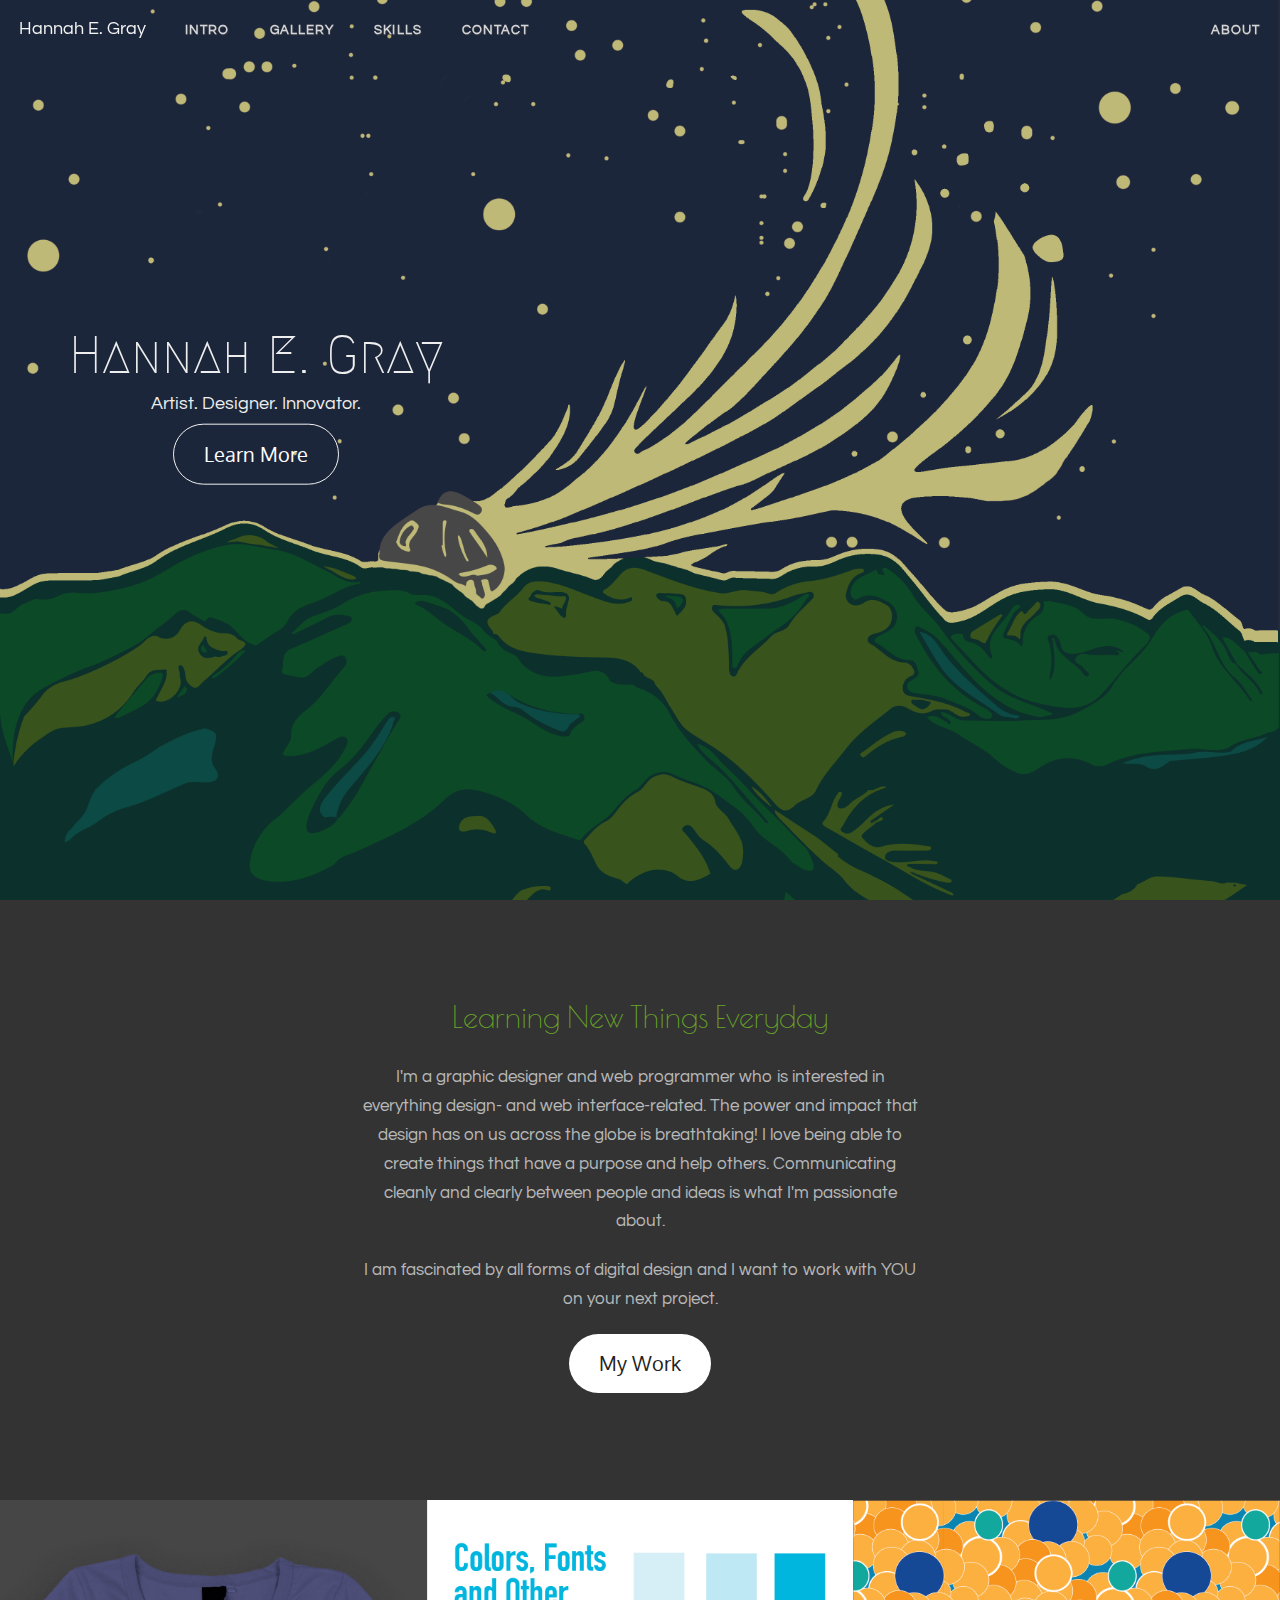
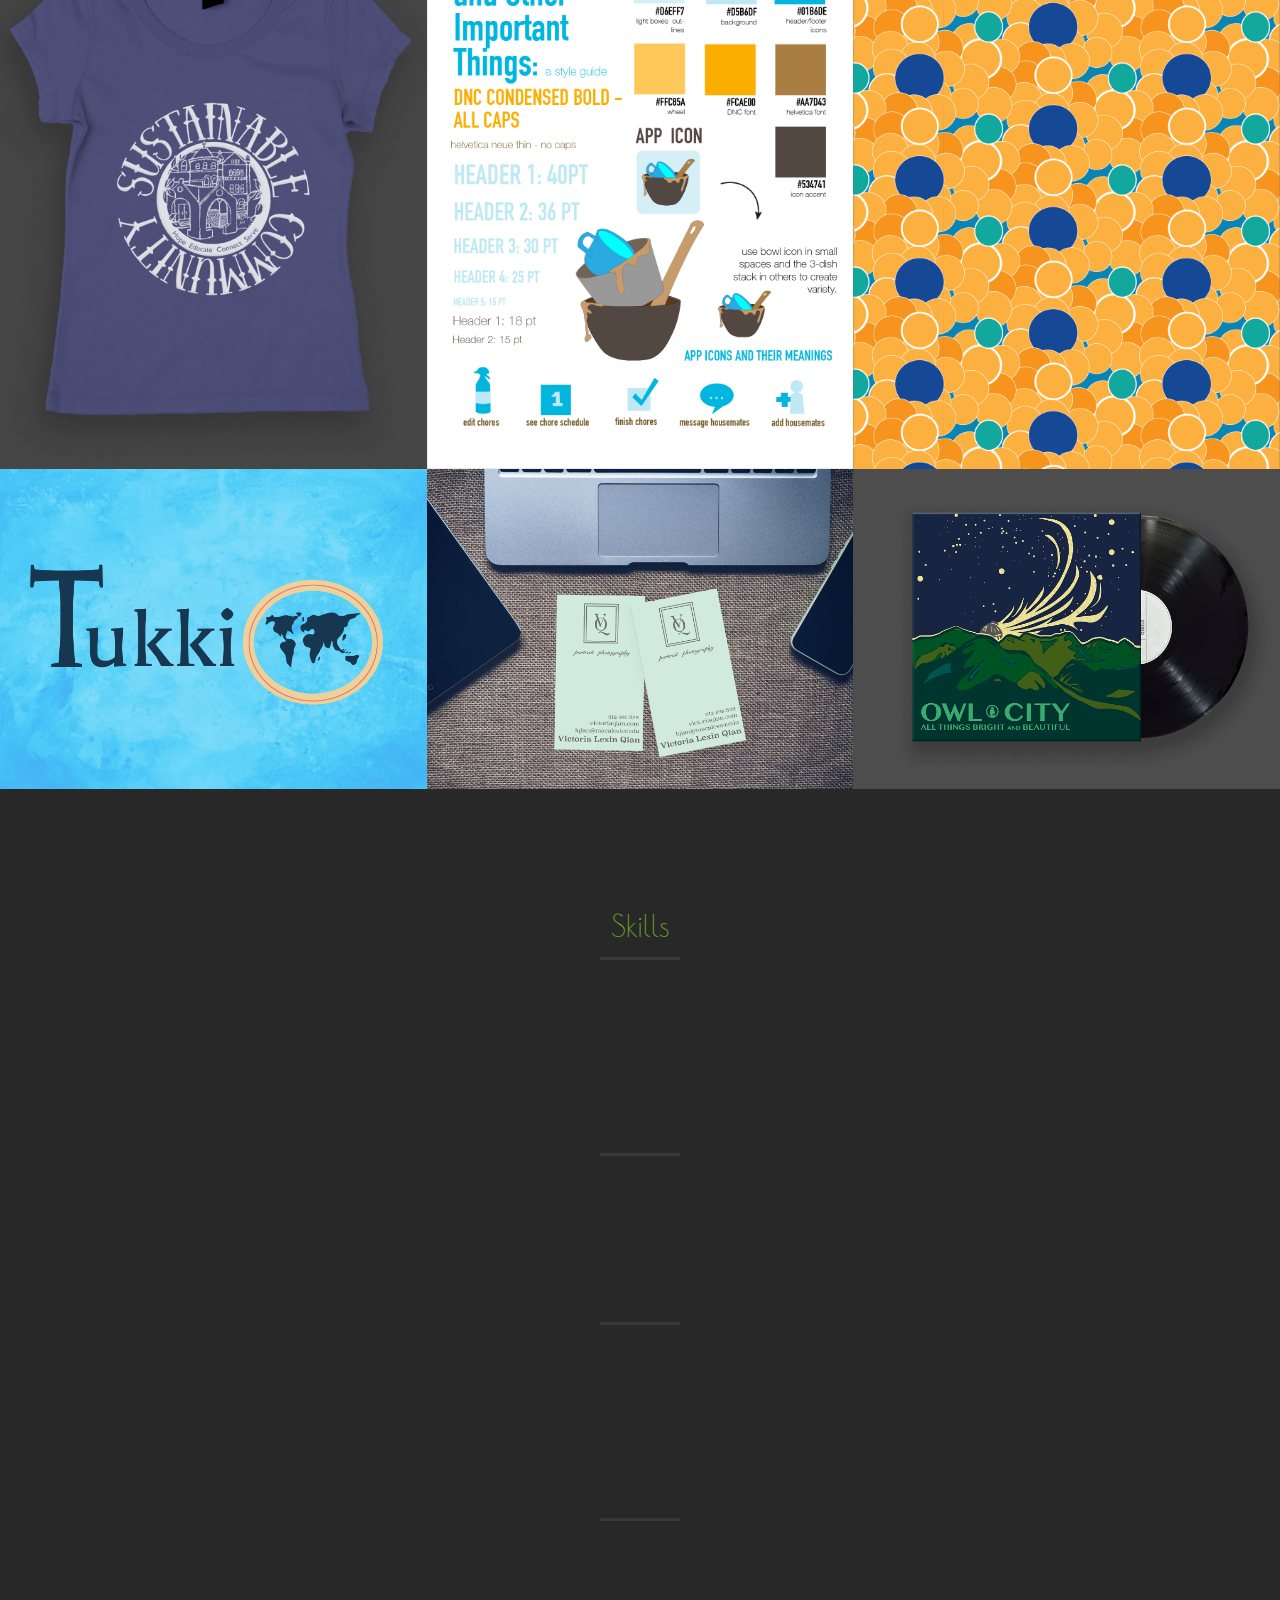
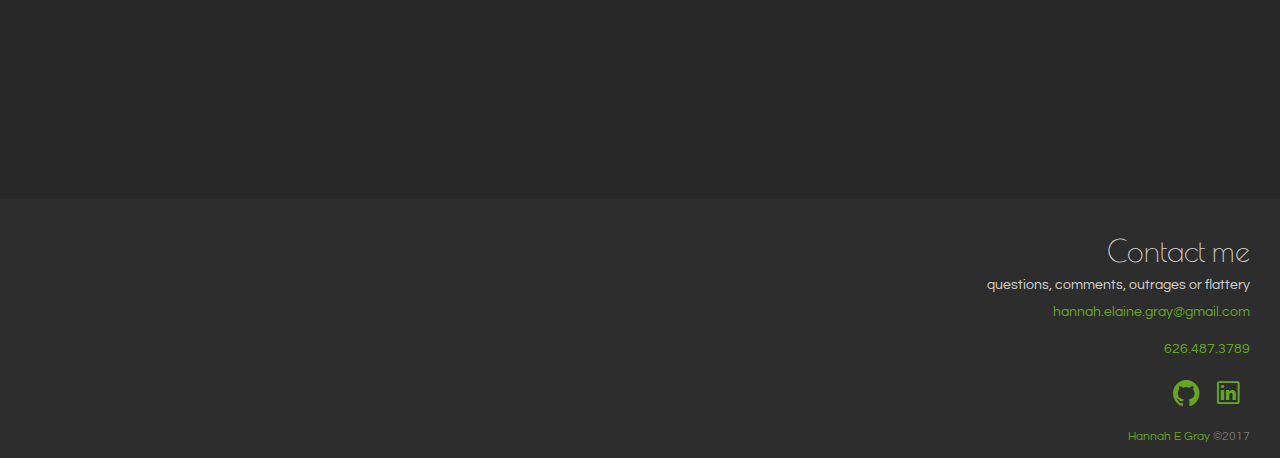
==== index.html @ 8aa5f5ca "Edited a few spelling errors" ====
<!DOCTYPE html>
<html>
  <head>
    <meta charset="utf-8">
    <title>Hannah Gray</title>
    <meta name="description" content="This is Hannah Gray's website landing page originally based off a theme by BootstrapZero. Featuring a one page design." />
    <meta name="viewport" content="width=device-width, initial-scale=1.0">
    <meta name="generator" content="Codeply">
    <link rel="stylesheet" href="./css/bootstrap.min.css" />
    <link rel="stylesheet" href="./css/animate.min.css" />
    <link rel="stylesheet" href="./css/ionicons.min.css" />
    <link rel="stylesheet" href="./css/styles.css" />
    <link rel="icon" type="image/png" href="favicon32x32.png" sizes="32x32" />
  </head>
  <body>
    <nav id="topNav" class="navbar navbar-default navbar-fixed-top">
        <div class="container-fluid">
            <div class="navbar-header">
                <button type="button" class="navbar-toggle collapsed" data-toggle="collapse" data-target="#bs-navbar">
                    <span class="icon-bar"></span>
                    <span class="icon-bar"></span>
                    <span class="icon-bar"></span>
                </button>
                <a class="navbar-brand page-scroll" href="#first"><i class="favicon.ico"></i>Hannah E. Gray</a>
            </div>
            <div class="navbar-collapse collapse" id="bs-navbar">
                <ul class="nav navbar-nav">
                    <li>
                        <a class="page-scroll" href="#one">Intro</a>
                    </li>
                    <li>
                        <a class="page-scroll" href="#two">Gallery</a>
                    </li>
                    <li>
                        <a class="page-scroll" href="#three">Skills</a>
                    </li>
                    <li>
                        <a class="page-scroll" href="#footer">Contact</a>
                    </li>
                </ul>
                <ul class="nav navbar-nav navbar-right">
                    <li>
                        <a class="page-scroll" data-toggle="modal" title="info from me" href="#aboutModal">About</a>
                    </li>
                </ul>
            </div>
        </div>
    </nav>
    <header id="first">
        <div class="header-content">
            <div class="inner">
                <h1 class="cursive">Hannah E. Gray</h1>
                <h4>Artist. Designer. Innovator.</h4>
          		<a href="#one" class="btn btn-primary btn-xl page-scroll">Learn More</a>
            </div>
        </div>
    </header>
    <section class="bg-primary" id="one">
        <div class="container">
            <div class="row">
                <div class="col-lg-6 col-lg-offset-3 col-md-8 col-md-offset-2 text-center">
                    <h2 class="margin-top-0 text-primary">Learning New Things Everyday</h2>
                    <br>
                    <p class="text-faded">
                        I'm a graphic designer and web programmer who is interested in everything design- and web interface-related. The power and impact that design has on us across the globe is breathtaking! I love being able to create things that have a purpose and help others. Communicating cleanly and clearly between people and ideas is what I'm passionate about. 
                    </p>
                    <p class ="text-faded">I am fascinated by all forms of digital design and I want to work with YOU on your next project.</p>
                    <a href="#two" class="btn btn-default btn-xl page-scroll">My Work</a>
                </div>
            </div>
        </div>
    </section>
    <section id="two" class="no-padding">
    <!--<div class="container">
            <div class="row">
                <div class="col-lg-12 text-center">
                    <h2 class="text-center text-primary">Gallery</h2>
                    <hr class="primary">
                    <p class="text-faded">
                    Some of my most recent projects. 
                    </p>
                </div>
            </div>
        </div>-->

     <div class="container-fluid">
        <div class="row no-gutter">

                 <div class="col-lg-4 col-sm-6">
                    <a href="#galleryModal" class="gallery-box" data-toggle="modal" data-src="./assets/tshirt2.png">
                        <img src="./assets/tshirt2.png" class="img-responsive" alt="Image 6">
                        <div class="gallery-box-caption">
                            <div class="gallery-box-content">
                                <div>
                                	<i class = "icon-med ion-tshirt"></i>
                                	<h2>T-Shirt</h2>
                       				 <p class="text-faded">Designed for the Macalester Collge department of Residential Life</p>
                                    <i class="icon-med ion-ios-search-strong"></i>
                                </div>
                            </div>
                        </div>
                    </a>
                </div>

                <div class="col-lg-4 col-sm-6">
                    <a href="#galleryModal" class="gallery-box" data-toggle="modal" data-src="./assets/Plan_2.png">
                        <img src="./assets/Plan_2.png" class="img-responsive" alt="Image 4">
                        <div class="gallery-box-caption">
                            <div class="gallery-box-content">
                                <div>
                                	<i class="icon-med ion-android-phone-portrait"></i>
                       				<h2>Style Guide</h2>
                       				<p class="text-faded">Mock up for a theoretical app, part of a larger spread to advertise the app</p>
                                    <i class="icon-med ion-ios-search-strong"></i>
                                </div>
                            </div>
                        </div>
                    </a>
                </div>

                 <div class="col-lg-4 col-sm-6">
                    <a href="#galleryModal" class="gallery-box" data-toggle="modal" data-src="./assets/Asset 1.png">
                        <img src="./assets/Asset 1.png" class="img-responsive" alt="Image 1">
                        <div class="gallery-box-caption">
                            <div class="gallery-box-content">
                                <div>
                                	<i class ="icon-med ion-cube"></i>
                                	<h2>Patterns</h2>
                                	<p class="text-faded">Screensavers, accents and general interesting pops of color </p>
                                    <i class="icon-med ion-ios-search-strong"></i>
                                </div>
                            </div>
                        </div>
                    </a>
                </div>

                 <div class="col-lg-4 col-sm-6">
                    <a href="#galleryModal" class="gallery-box" data-toggle="modal" data-src="./assets/Tukki.png">
                        <img src="./assets/Tukki.png" class="img-responsive" alt="Image 2">
                        <div class="gallery-box-caption">
                            <div class="gallery-box-content">
                                <div>
                                	<i class="icon-med ion-star"></i>
                                	<h2>Logo</h2>
                       				 <p class="text-faded">Brand design for local start up. Included a color palette and logo</p>
                                    <i class="icon-med ion-ios-search-strong"></i>
                                </div>
                            </div>
                        </div>
                    </a>
                </div>
                
                <div class="col-lg-4 col-sm-6">
                    <a href="#galleryModal" class="gallery-box" data-toggle="modal" data-src="./assets/sackclothTech.png">
                        <img src="./assets/sackclothTech.png" class="img-responsive" alt="Image 3">
                        <div class="gallery-box-caption">
                            <div class="gallery-box-content">
                                <div>
                                	<i class="icon-med ion-android-mail"></i>
                                	<h2>Business Cards</h2>
                       				<p class="text-faded">Business cards for Victoria Qian, unique yet classy</p>
                                    <i class="icon-med ion-ios-search-strong"></i>
                                </div>
                            </div>
                        </div>
                    </a>
                </div>
                 <div class="col-lg-4 col-sm-6">
                    <a href="#galleryModal" class="gallery-box" data-toggle="modal" data-src="./assets/vinyAlbum2.png">
                        <img src="./assets/vinyAlbum2.png" class="img-responsive" alt="Image 5">
                        <div class="gallery-box-caption">
                            <div class="gallery-box-content">
                                <div>
                                    <i class="icon-med ion-music-note"></i>
                                	<h2>Album Cover</h2>
                       				 <p class="text-faded">Independent redesign of Owl City's elctronica album, <i>All Things Bright and Beautiful</i></p>
                                    <i class="icon-med ion-ios-search-strong"></i>
                                </div>
                            </div>
                        </div>
                    </a>
                </div>  
            </div>
        </div>
    </section>
    <section class="container-fluid" id="three">
        <div class="row">
            <div class="col-xs-10 col-xs-offset-1 col-sm-6 col-sm-offset-3 col-md-4 col-md-offset-4">
                <h2 class="text-center text-primary">Skills</h2>
                <hr>
                <div class="media wow fadeInRight">
                    <h3>Adobe Creative Suite</h3>
                    <div class="media-body media-middle">
                        <p>Adept at Illustrator, Photoshop and InDesign, and familiar with the rest of the Creative Suite</p>
                    </div>
                    <div class="media-right">
                        <i class="icon-lg ion-aperture"></i>
                    </div>
                </div>
                <hr>
                <div class="media wow fadeIn">
                    <h3>HTML/CSS & Bootstrap</h3>
                    <div class="media-left">
                       <i class="icon-lg ion-ios-browsers"></i></a>
                    </div>
                    <div class="media-body media-middle">
                        <p>Proficent with markup languages and web design. Used them to create this website</p>
                    </div>
                </div>
                <hr>
                <div class="media wow fadeInRight">
                    <h3>Java & Python</h3>
                    <div class="media-body media-middle">
                        <p>Proficient with Java and Python languages. Knowledgeable about object-oriented programming</p>
                    </div>
                    <div class="media-right">
                        <i class="icon-lg ion-coffee""></i>
                    </div>
                </div>
                <hr>
                <div class="media wow fadeIn">
                    <h3>Foundational Design & Color Theory </h3>
                    <div class="media-left">
                        <i class="icon-lg ion-hammer"></i>
                    </div>
                    <div class="media-body media-middle">
                        <p>A solid artistic base of color, form and function and creating clean, effective design.</p>
                    </div>
                </div>
            </div>
        </div>
    </section>


    <footer id="footer">
        <div class="container-fluid text-right">
        <div class ="cursive" >
            <h2>Contact me </h2>
        </div>
        <div class = "footer">
            <h5>questions, comments, outrages or flattery</h5>
            <p>hannah.elaine.gray@gmail.com </p>
            <p>626.487.3789</p> 
            <a href="https://github.com/hannahegray"><i class = "icon-med ion-social-github"></i></a>
            <a href="http://www.linkedin.com/in/hannah-gray/"><i class="icon-med ion-social-linkedin-outline" target="_blank"></i></a>
        </div>
            <span class="bottom pull-right text-muted small"><a href="#">Hannah E Gray</a> ©2017 </span>
        </div>
    </footer>


    <div id="galleryModal" class="modal fade" tabindex="-1" role="dialog" aria-hidden="true">
        <div class="modal-dialog modal-lg">
        <div class="modal-content">
        	<div class="modal-body">
        		<img src="" id="galleryImage" class="img-responsive"/>
        		<p>
        		    <br/>
        		    <button class="btn btn-primary btn-lg center-block" data-dismiss="modal" aria-hidden="true">Close &nbsp<i class="ion-android-close"></i></button>
        		</p>
        	</div>
        </div>
        </div>
    </div>
    <div id="aboutModal" class="modal fade" tabindex="-1" role="dialog" aria-hidden="true">
        <div class="modal-dialog">
        <div class="modal-content">
        	<div class="modal-body">
        		<h2 class="text-center">Salutations</h2>
        		<h5 class="text-center">
        		   You've made it to my website!
        		</h5>
                 <img src="Smiles_and_WeedsPNG.png", class = "img-rounded center-block" alt = "myself", width="100" height="100">
        		<p class="text-justify">
        			I am an graphic designer in the twin cities, finishing up my bacheleors degree in Linguistics, with minors in Art and Computer Science at Macalester College. I'm passionate about design and orchestrating effective communication between the intended message and the actual audience. (Hence linguistics, comp sci AND art!) </p>
        			<p>In my free time I like to doodle, do crossword puzzles, and explore new places. I'm neither a tea or coffee drinker, but when it comes to hot chocolate I will be there in a heartbeat (extra whipped cream please!). If you are also a hot chocolate drinker send me an email and let me know!</p>
        		<p class="text-center"><a href="http://www.linkedin.com/in/hannah-gray" target="_blank">Let's work together!</a></p>
        		<br/>
        		<button class="btn btn-primary btn-lg center-block" data-dismiss="modal" aria-hidden="true"> OK </button>
        	</div>
        </div>
        </div>
    </div>
    </div>
    <!--scripts loaded here -->
    <script src="./js/jquery.min.js"></script>
    <script src="./js/bootstrap.min.js"></script>
    <script src="./js/jquery.easing.min.js"></script>
    <script src="./js/wow.js"></script>
    <script src="./js/scripts.js"></script>
  </body>
</html>
---- css/styles.css ----
/*

Hannah Gray's website theme - Based on a free landing page theme from BootstrapZero
http://www.bootstrapzero.com

*/

@import url(https://fonts.googleapis.com/css?family=Questrial);
@import url('https://fonts.googleapis.com/css?family=Megrim|Oxygen|Poiret+One');


html,
body {
    width: 100%;
    height: 100%;
}

body {
    font-family: 'Questrial','Helvetica Neue',Arial,sans-serif;
    background-color: #282828;
    color: #d3d3d3;
    webkit-tap-highlight-color: #222;
}

hr {
    max-width: 80px;
    border-width: 3px;
    opacity: 0.09;
    margin-top: 15px;
    margin-bottom: 15px;
}

hr.light {
    border-color: #fff;
}

a {
    color: #68a527;
    -webkit-transition: all .35s;
    -moz-transition: all .35s;
    transition: all .35s;
}

a:hover,
a:focus {
    color: #266618;
    outline: 0;
}

h1,h3,h4,h5,h6 {
    font-family: 'Questrial','Helvetica Neue',Arial,sans-serif;
}

h2{
    font-family: 'Poiret One', 'Questrial', 'Helvetica Neue', Arial, sans-serif;
}

p {
    font-size: 17px;
    line-height: 1.7;
    margin-bottom: 20px;
}

footer p{
    color: #68a527;
    line-height:1.2;
    font-size: 14px;
}

footer h5, a{
	line-height: 1.2;
}
.wide-space {
    letter-spacing: 1.6px;
}

.icon-lg {
    font-size: 50px;
    line-height: 18px;
}

.icon-med{
    font-size: 30px;
    line-height: 0px;
    padding-right: 10px;
    padding-left: 5px;
    margin-top: 0px;
    margin-bottom: 0px;
}

.special{
    padding-right: 17px;
    padding-left: 10px;
}

.bg-primary {
    background-color: #333;
}

.bg-dark {
    color: #eee;
    background-color: #222;
}

.cursive {
    font-family: 'Megrim', cursive;
    text-transform: none;
}

.text-faded {
    color: rgba(245,245,245,0.7);
}

.text-dark {
    color: #111;
}

.text-primary {
    color: #68a527;
}

.modal-content {
    background-color: #1d1d1d;
}
.bottom{
    margin-top:20px;
}

.hover{
	margin:10px;
}


section {
    padding: 70px 0;
}

aside {
    padding: 50px 0;
}

footer {
    padding: 15px;
}

.no-padding {
    padding: 0;
}

.navbar-default {
    border-color: rgba(35,35,35,.05);
    font-family: 'Questrial','Helvetica Neue',Arial,sans-serif;
    background-color: #222;
    -webkit-transition: all .4s;
    -moz-transition: all .4s;
    transition: all .4s;
}

.navbar-header > .navbar-brand {
    font-family: 'Questrial','Helvetica Neue',Arial,sans-serif;
    color: #68a527;
    padding: 15px;
    -webkit-transition: padding .2s ease-in;
    -moz-transition: padding .2s ease-in;
    transition: padding .2s ease-in;
}

.navbar-header > .navbar-brand:hover,
.navbar-header > .navbar-brand:focus {
    color: #68a527;
}

.navbar-default .navbar-toggle:focus, .navbar-default .navbar-toggle:hover {
    background-color: #181818;
}
.navbar-default .navbar-toggle, .navbar-default .navbar-collapse {
    border-color: transparent;
}

.navbar-default .nav > li>a,
.navbar-default .nav>li>a:focus {
    text-transform: uppercase;
    font-size: 13px;
    font-weight: 700;
    color: #eee;
}

.navbar-default .nav > li>a:hover,
.navbar-default .nav>li>a:focus:hover {
    color: #68a527;
}

.navbar-default .nav > li.active>a,
.navbar-default .nav>li.active>a:focus {
    color: #68a527!important;
    background-color: transparent;
}

.navbar-default .nav > li.active>a:hover,
.navbar-default .nav>li.active>a:focus:hover
{
    background-color: transparent;
}



@media(min-width:768px) {
    .navbar-default {
        border-color: transparent;
        background-color: transparent;
        min-height: 60px;
    }

    .navbar-header > .navbar-brand {
        color: rgba(255,255,255,0.7);
        padding: 19px;
    }

    .navbar-default .navbar-header .navbar-brand:hover,
    .navbar-default .navbar-header .navbar-brand:focus {
        color: #f4f4f4;
    }

    .navbar-default .nav > li>a,
    .navbar-default .nav>li>a:focus {
        color: rgba(255,255,255,0.8);
        padding: 20px;
        letter-spacing: 1.1px;
        text-shadow: 1px 1px 1px rgba(60,60,60,0.7);
    }

    .navbar-default .nav > li>a:hover,
    .navbar-default .nav>li>a:focus:hover {
        color: #fefefe;
    }

    .navbar-default.affix {
        border-color: rgba(34,34,34,.05);
        background-color: #222;
    }

    .navbar-default.affix .navbar-header .navbar-brand {
        font-size: 15px;
        color: #68a527;
        padding: 20px;
        letter-spacing: 1px;
    }

    .navbar-default.affix .navbar-header .navbar-brand:hover,
    .navbar-default.affix .navbar-header .navbar-brand:focus {
        color: #68a527;
    }

    .navbar-default.affix .nav > li>a,
    .navbar-default.affix .nav>li>a:focus {
        color: #ddd;
        text-shadow: 1px 1px 1px rgba(30,30,30,0.7);
    }

    .navbar-default.affix .nav > li>a:hover,
    .navbar-default.affix .nav>li>a:focus:hover {
        color: #00662c;
    }
}

header {
    position: relative;
    min-height: auto;
    text-align: center;
    color: #eee;
    width: 100%;
    /*background-color: #c9c9c9;*/
}

header:before{
	content: '';
	display: block;
	position: absolute;
	left: 0;
	top:0;
	width:100%;
	height: 100%; 
	z-index: 1;
	opacity: 0.7;
	background-image: url('Mountains.png');
	background-position: 0% 30%;
    -webkit-background-size: cover;
    -moz-background-size: cover;
    background-size: cover;
    -o-background-size: cover;

}


header .header-content {
    position: relative;
    width: 100%;
    padding: 100px 15px;
    text-align: center;
    z-index: 2;
}

header .header-content .inner h1 {
    margin-top: 0;
    margin-bottom: 0;
}

header .header-content .inner p {
    margin-bottom: 50px;
    font-size: 16px;
    font-weight: 300;
    color: rgba(255,255,255,0.7);
}

footer {
    background-color:#2d2d2d;
    line-height: 5px;
}

@media(min-width:768px) {
    .icon-lg {
        font-size: 80px;
    }
    
    header {
        min-height: 100%;
    }

    header .header-content {
        position: absolute;
        top: 45%;
        left: -30%;
        padding: 0 50px;
        -webkit-transform: translateY(-50%);
        -ms-transform: translateY(-50%);
        transform: translateY(-50%);
    }

    header .header-content .inner {
        margin-right: auto;
        margin-left: auto;
        max-width: 1000px;
    }

    header .header-content .inner h1 {
        font-size: 53px;
    }

    header .header-content .inner p {
        margin-right: auto;
        margin-left: auto;
        max-width: 80%;
        font-size: 18px;
    }
    
    section {
        min-height: 600px;
        padding: 100px 0;
    }

}

.form-control {
    display: block;
    width: 100%;
    height: 35px;
    padding: 6px 12px;
    font-size: 14px;
    line-height: 1.5;
    color: #eee;
    background-color: #36333d;
    background-image: none;
    border: 1px solid #36333d;
    border-radius: 4px;
    box-shadow: inset 0 1px 1px rgba(0, 0, 0, 0.075);
    transition: border-color ease-in-out .15s, box-shadow ease-in-out .15s;
}

.form-control:focus {
    color: #222;
    background-color: #ccc;
    box-shadow: none;
}

textarea {
    resize: none;
}

.margin-top-0 {
    margin-top: 0;
}

.highlight{
    margin: 50px auto 0;
    max-width: 400px;
}

@media(min-width:992px) {
    .highlight{
        margin: 20px auto 0;
    }
}

.highlight p {
    margin-bottom: 0;
}

.call-to-action h2 {
    margin: 0 auto 20px;
}

.gallery-box {
    display: block;
    position: relative;
    margin: 0 auto;
    max-width: 650px;
    overflow:hidden;
}

.gallery-box .gallery-box-caption {
    display: block;
    position: absolute;
    bottom: 0;
    width: 100%;
    height: 100%;
    text-align: center;
    color: #fff;
    opacity: 0;
    background: rgba(44,44,44,.8);
    -webkit-transition: all .35s;
    -moz-transition: all .35s;
    transition: all .35s;
}

.gallery-box .gallery-box-caption .gallery-box-content {
    position: absolute;
    top: 50%;
    width: 100%;
    text-align: center;
    transform: translateY(-50%);
}

.gallery-box:hover .gallery-box-caption {
    opacity: 1;
}

.gallery-box:hover img {
    -webkit-transform: scale(1.1);
    -ms-transform: scale(1.1);
    transform: scale(1.1);
}

.gallery-box img {
    -webkit-transition: all 300ms ease-in-out;
    transition: all 300ms ease-in-out;
}

.no-gutter > [class*=col-] {
    padding-right: 0;
    padding-left: 0;

}

.btn-default {
    border-color: #fff;
    color: #222;
    background-color: #fff;
    -webkit-transition: all .35s;
    -moz-transition: all .35s;
    transition: all .35s;
}

.btn-default:hover,
.btn-default:focus,
.btn-default.focus,
.btn-default:active,
.btn-default.active,

.btn-default:active,
.btn-default.active,


.btn-default.disabled,
.btn-default[disabled],
fieldset[disabled] .btn-default,
.btn-default.disabled:hover,
.btn-default[disabled]:hover,
fieldset[disabled] .btn-default:hover,
.btn-default.disabled:focus,
.btn-default[disabled]:focus,
fieldset[disabled] .btn-default:focus,
.btn-default.disabled.focus,
.btn-default[disabled].focus,
fieldset[disabled] .btn-default.focus,
.btn-default.disabled:active,
.btn-default[disabled]:active,
fieldset[disabled] .btn-default:active,
.btn-default.disabled.active,
.btn-default[disabled].active,
fieldset[disabled] .btn-default.active {
    border-color: #fff;
    background-color: #fff;
    opacity: 0.7;
}

.btn-default .badge {
    color: #fff;
    background-color: #222;
}

.btn.btn-primary {
    background-color: transparent;
    border:1px solid #f0f0f0;
    border-color:#f0f0f0;
    -webkit-transition: all .35s;
    -moz-transition: all .35s;
    transition: all .35s;
}

.btn.btn-primary:hover {
    opacity: 0.7;
}

.btn {
    border: 0;
    border-radius: 290px;
    font-family: 'Oxygen', 'Helvetica Neue',Arial,sans-serif;
}

.btn-xl {
    padding: 15px 30px;
    font-size: 20px;
}

::-moz-selection {
    text-shadow: none;
    color: #fff;
    background: #222;
}

::selection {
    text-shadow: none;
    color: #fff;
    background: #222;
}

img::selection {
    color: #fff;
    background: 0 0;
}

img::-moz-selection {
    color: #fff;
    background: 0 0;
}
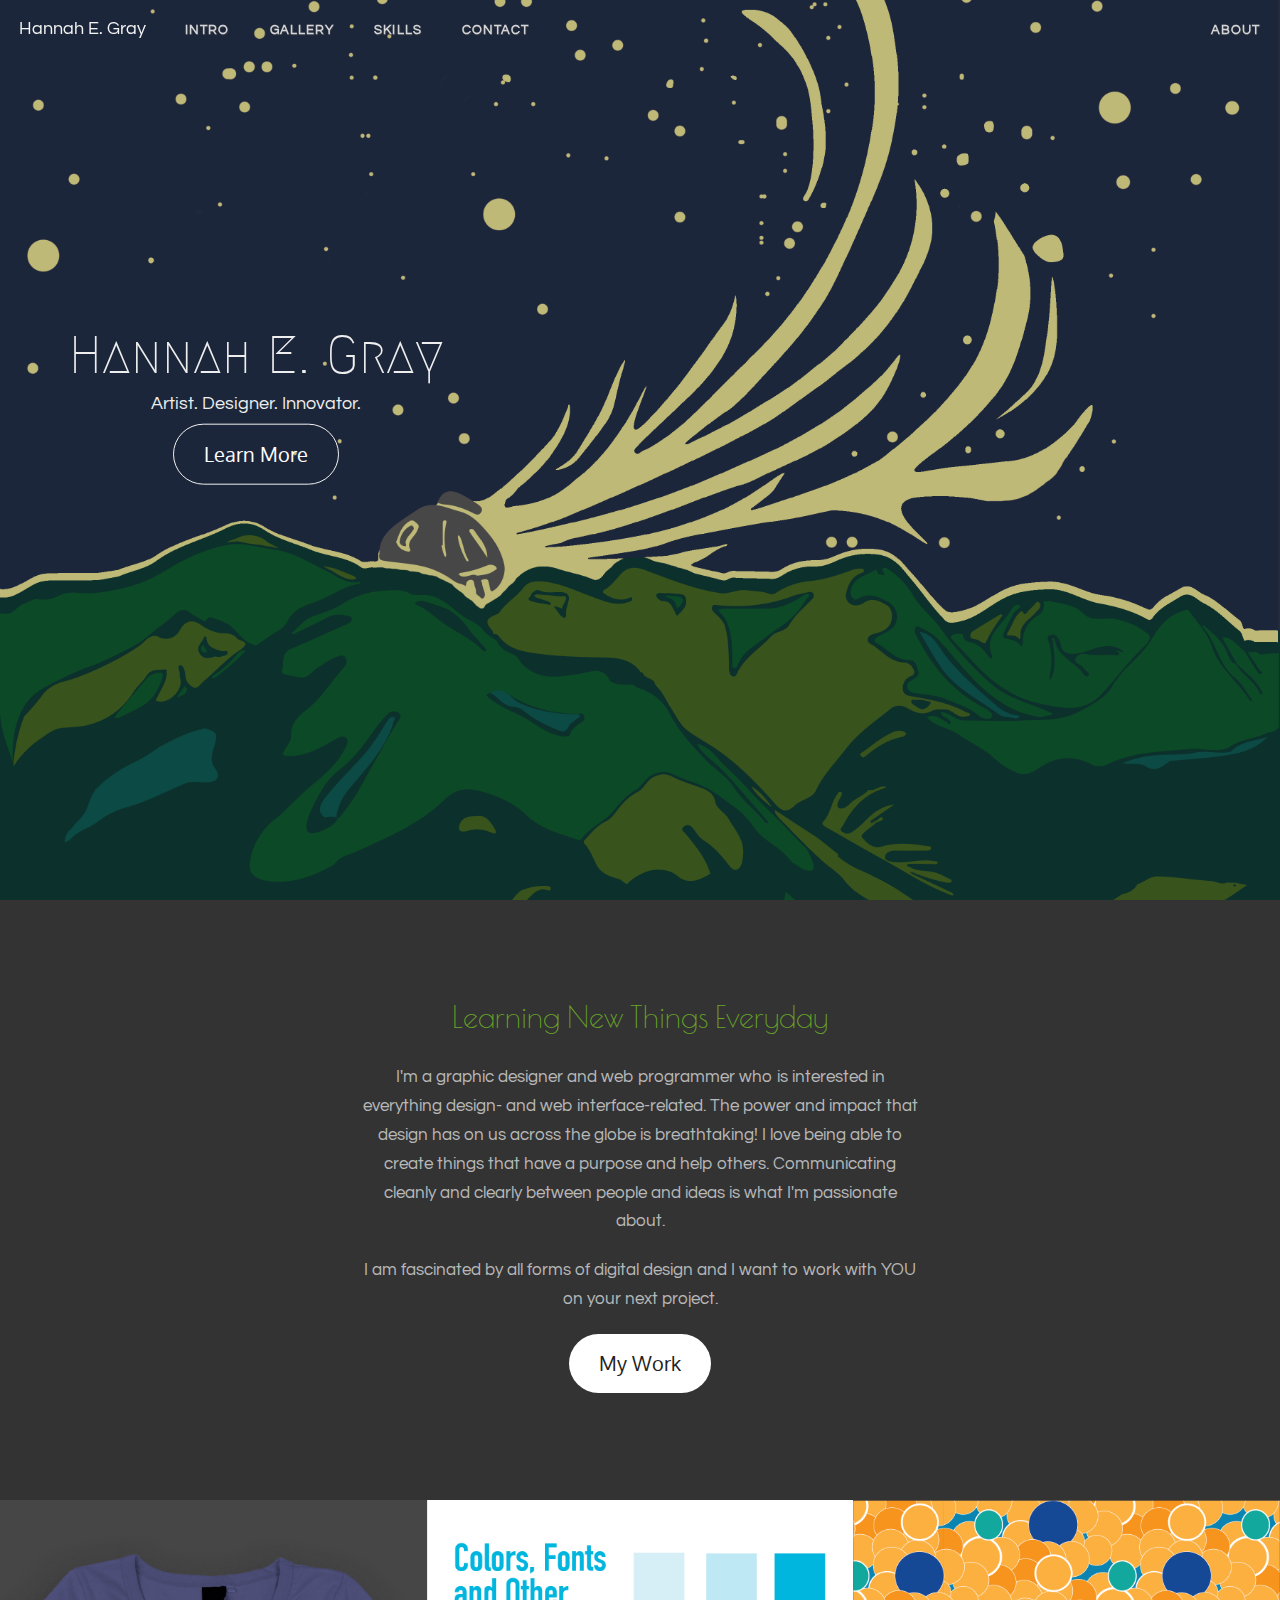
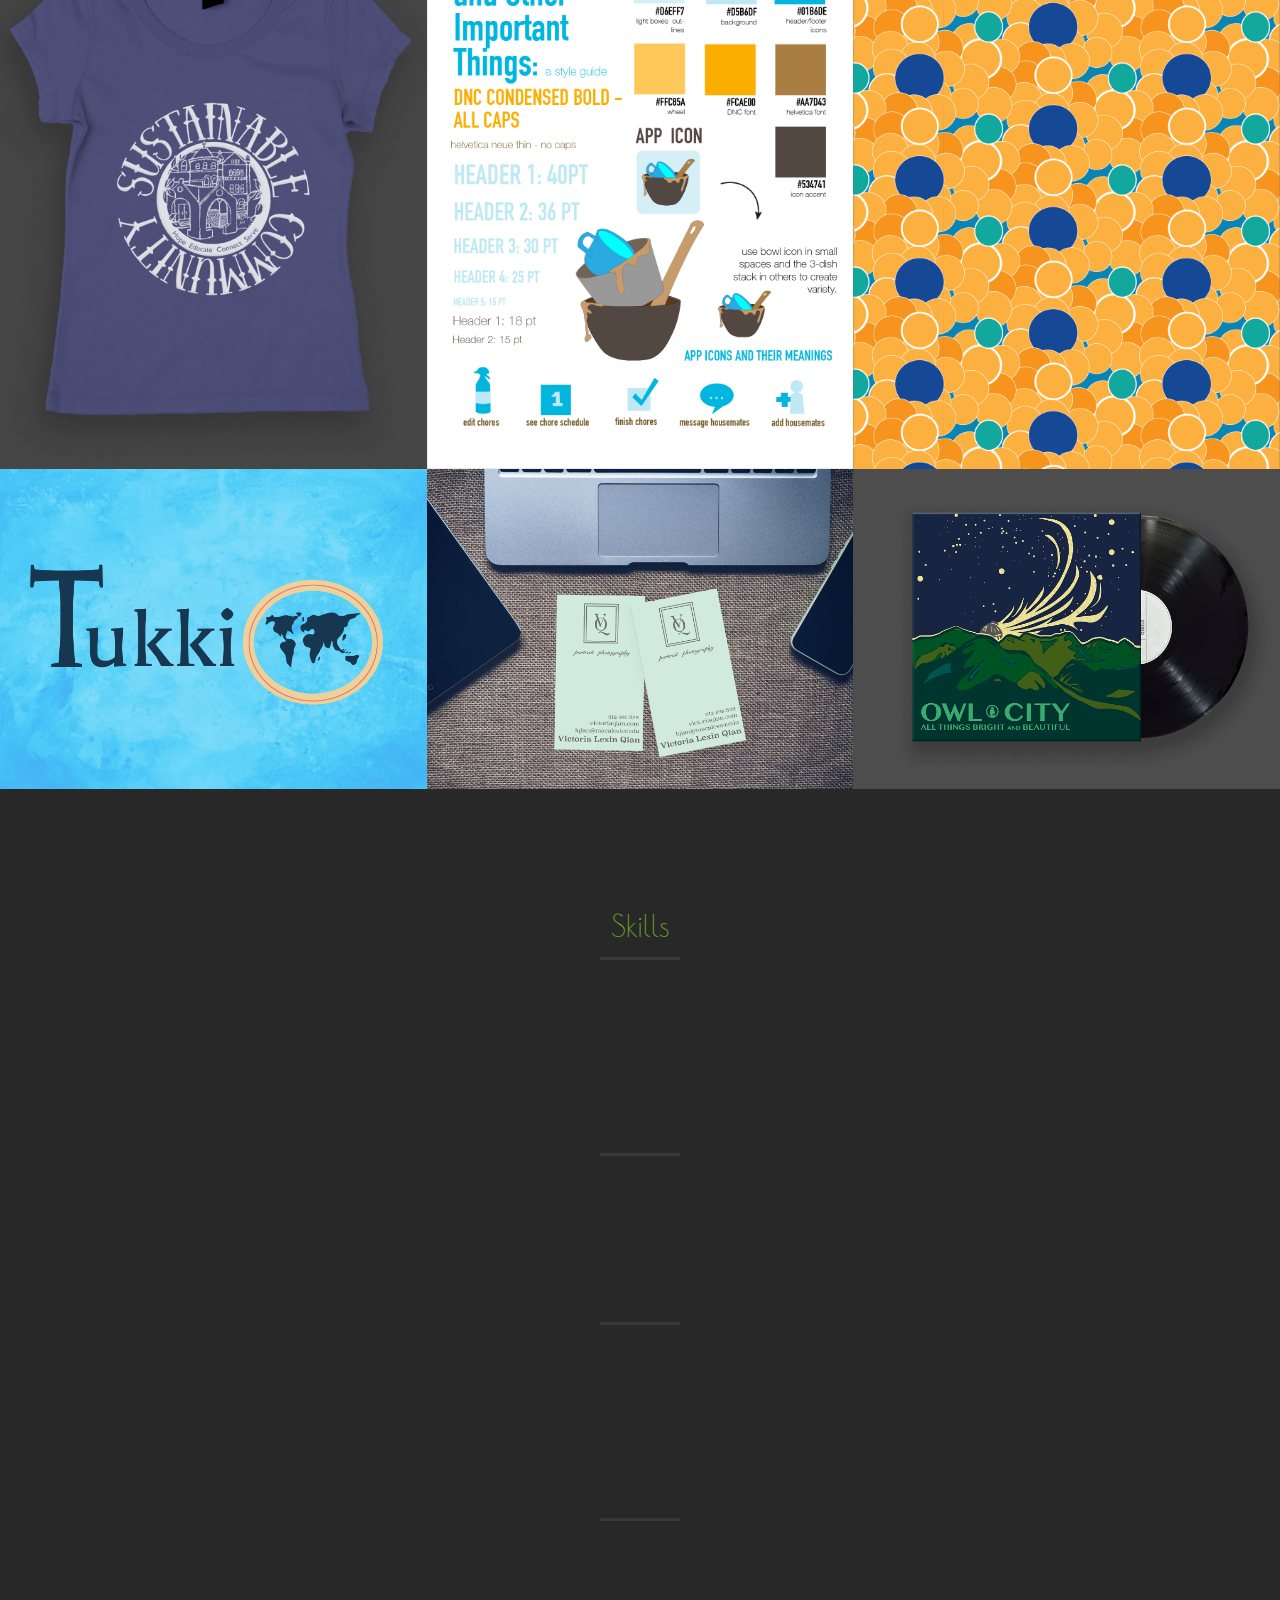
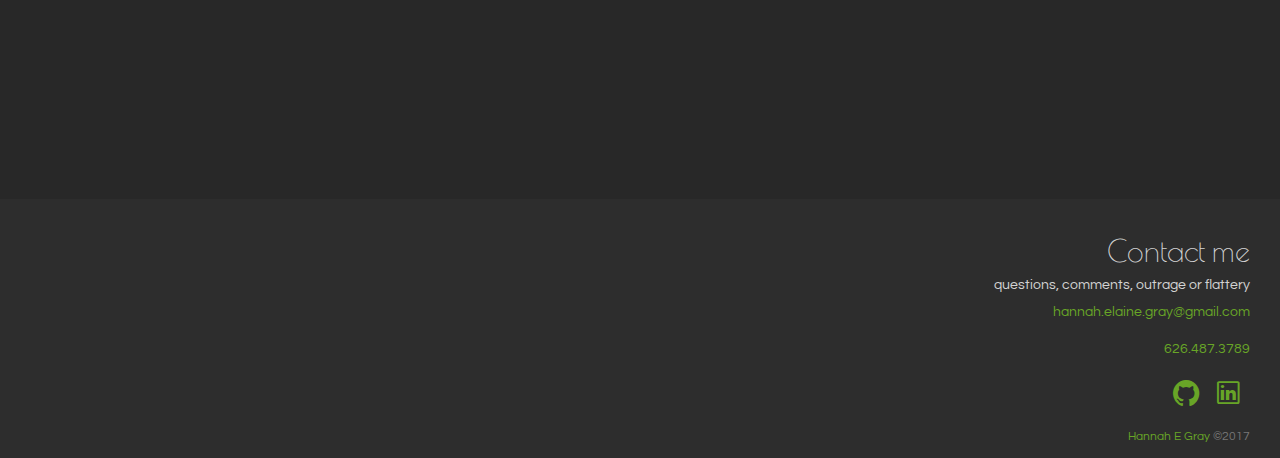
==== commit 10c0266f: "fixed some syntax bugs in the php file" ====
--- a/index.html
+++ b/index.html
@@ -3,7 +3,7 @@
   <head>
     <meta charset="utf-8">
     <title>Hannah Gray</title>
-    <meta name="description" content="This is Hannah Gray's website landing page originally based off a theme by BootstrapZero. Featuring a one page design." />
+    <meta name="description" content="This is Hannah Gray's website landing page" />
     <meta name="viewport" content="width=device-width, initial-scale=1.0">
     <meta name="generator" content="Codeply">
     <link rel="stylesheet" href="./css/bootstrap.min.css" />
@@ -35,7 +35,7 @@
                         <a class="page-scroll" href="#three">Skills</a>
                     </li>
                     <li>
-                        <a class="page-scroll" href="#footer">Contact</a>
+                        <a class="page-scroll" href="contact.html">Contact</a>
                     </li>
                 </ul>
                 <ul class="nav navbar-nav navbar-right">
@@ -71,18 +71,6 @@
         </div>
     </section>
     <section id="two" class="no-padding">
-    <!--<div class="container">
-            <div class="row">
-                <div class="col-lg-12 text-center">
-                    <h2 class="text-center text-primary">Gallery</h2>
-                    <hr class="primary">
-                    <p class="text-faded">
-                    Some of my most recent projects. 
-                    </p>
-                </div>
-            </div>
-        </div>-->
-
      <div class="container-fluid">
         <div class="row no-gutter">
 
@@ -238,11 +226,11 @@
             <h2>Contact me </h2>
         </div>
         <div class = "footer">
-            <h5>questions, comments, outrages or flattery</h5>
+            <h5>questions, comments, outrage or flattery</h5>
             <p>hannah.elaine.gray@gmail.com </p>
-            <p>626.487.3789</p> 
-            <a href="https://github.com/hannahegray"><i class = "icon-med ion-social-github"></i></a>
-            <a href="http://www.linkedin.com/in/hannah-gray/"><i class="icon-med ion-social-linkedin-outline" target="_blank"></i></a>
+            <p>626.487.3789</p>
+            <a href="https://github.com/hannahegray" target="_blank"><i class = "icon-med ion-social-github"></i></a>
+            <a href="http://www.linkedin.com/in/hannah-gray/" target="_blank"><i class="icon-med ion-social-linkedin-outline"></i></a>
         </div>
             <span class="bottom pull-right text-muted small"><a href="#">Hannah E Gray</a> ©2017 </span>
         </div>
@@ -262,7 +250,7 @@
         </div>
         </div>
     </div>
-    <div id="aboutModal" class="modal fade" tabindex="-1" role="dialog" aria-hidden="true">
+   <div id="aboutModal" class="modal fade" tabindex="-1" role="dialog" aria-hidden="true">
         <div class="modal-dialog">
         <div class="modal-content">
         	<div class="modal-body">
@@ -274,11 +262,11 @@
         		<p class="text-justify">
         			I am an graphic designer in the twin cities, finishing up my bacheleors degree in Linguistics, with minors in Art and Computer Science at Macalester College. I'm passionate about design and orchestrating effective communication between the intended message and the actual audience. (Hence linguistics, comp sci AND art!) </p>
         			<p>In my free time I like to doodle, do crossword puzzles, and explore new places. I'm neither a tea or coffee drinker, but when it comes to hot chocolate I will be there in a heartbeat (extra whipped cream please!). If you are also a hot chocolate drinker send me an email and let me know!</p>
-        		<p class="text-center"><a href="http://www.linkedin.com/in/hannah-gray" target="_blank">Let's work together!</a></p>
+        		<p class="text-center"><a href="contact.html">Let's work together!</a></p>
         		<br/>
         		<button class="btn btn-primary btn-lg center-block" data-dismiss="modal" aria-hidden="true"> OK </button>
         	</div>
-        </div>
+       </div>
         </div>
     </div>
     </div>
--- a/css/styles.css
+++ b/css/styles.css
@@ -1,7 +1,6 @@
 /*
 
-Hannah Gray's website theme - Based on a free landing page theme from BootstrapZero
-http://www.bootstrapzero.com
+Hannah Gray's website theme
 
 */
 
@@ -269,10 +268,10 @@
     text-align: center;
     color: #eee;
     width: 100%;
-    /*background-color: #c9c9c9;*/
-}
-
-header:before{
+   
+}
+
+header:before {
 	content: '';
 	display: block;
 	position: absolute;
@@ -287,7 +286,7 @@
     -webkit-background-size: cover;
     -moz-background-size: cover;
     background-size: cover;
-    -o-background-size: cover;
+   -o-background-size: cover;
 
 }
 
@@ -357,7 +356,6 @@
         min-height: 600px;
         padding: 100px 0;
     }
-
 }
 
 .form-control {
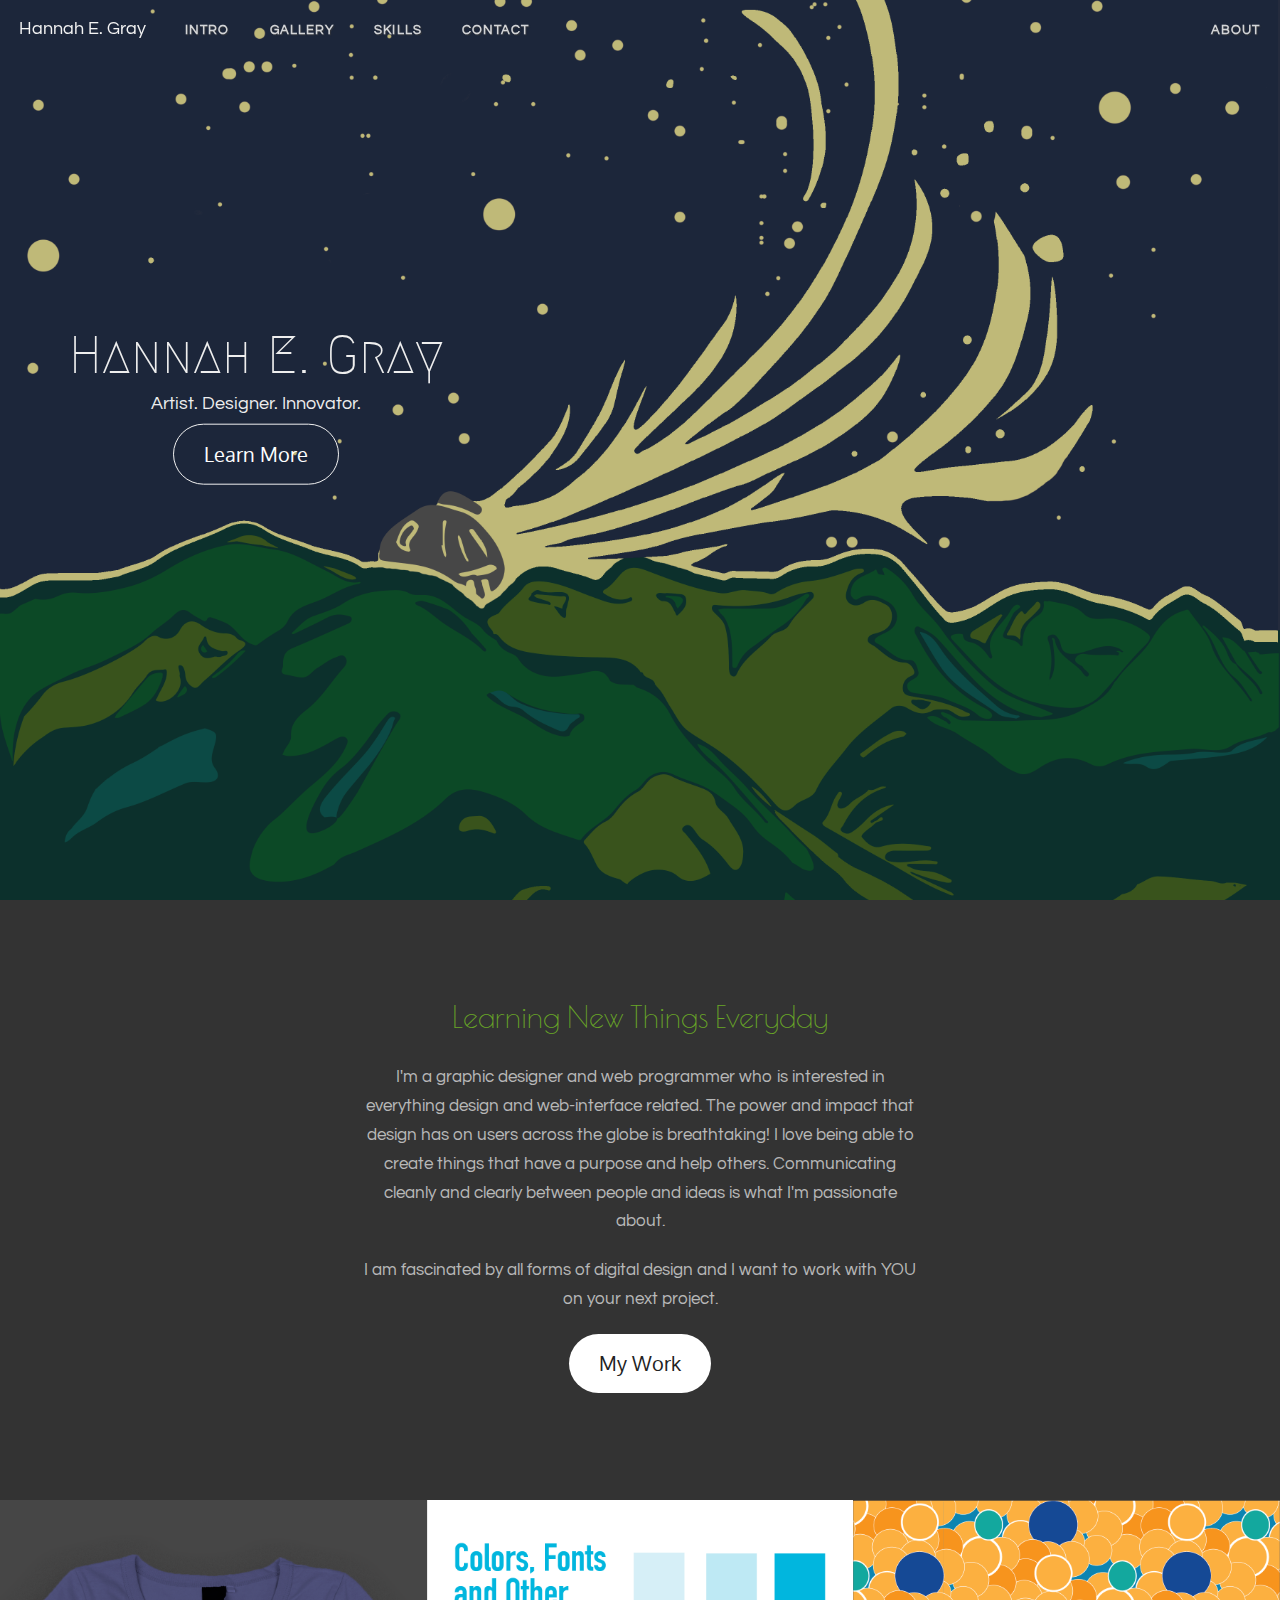
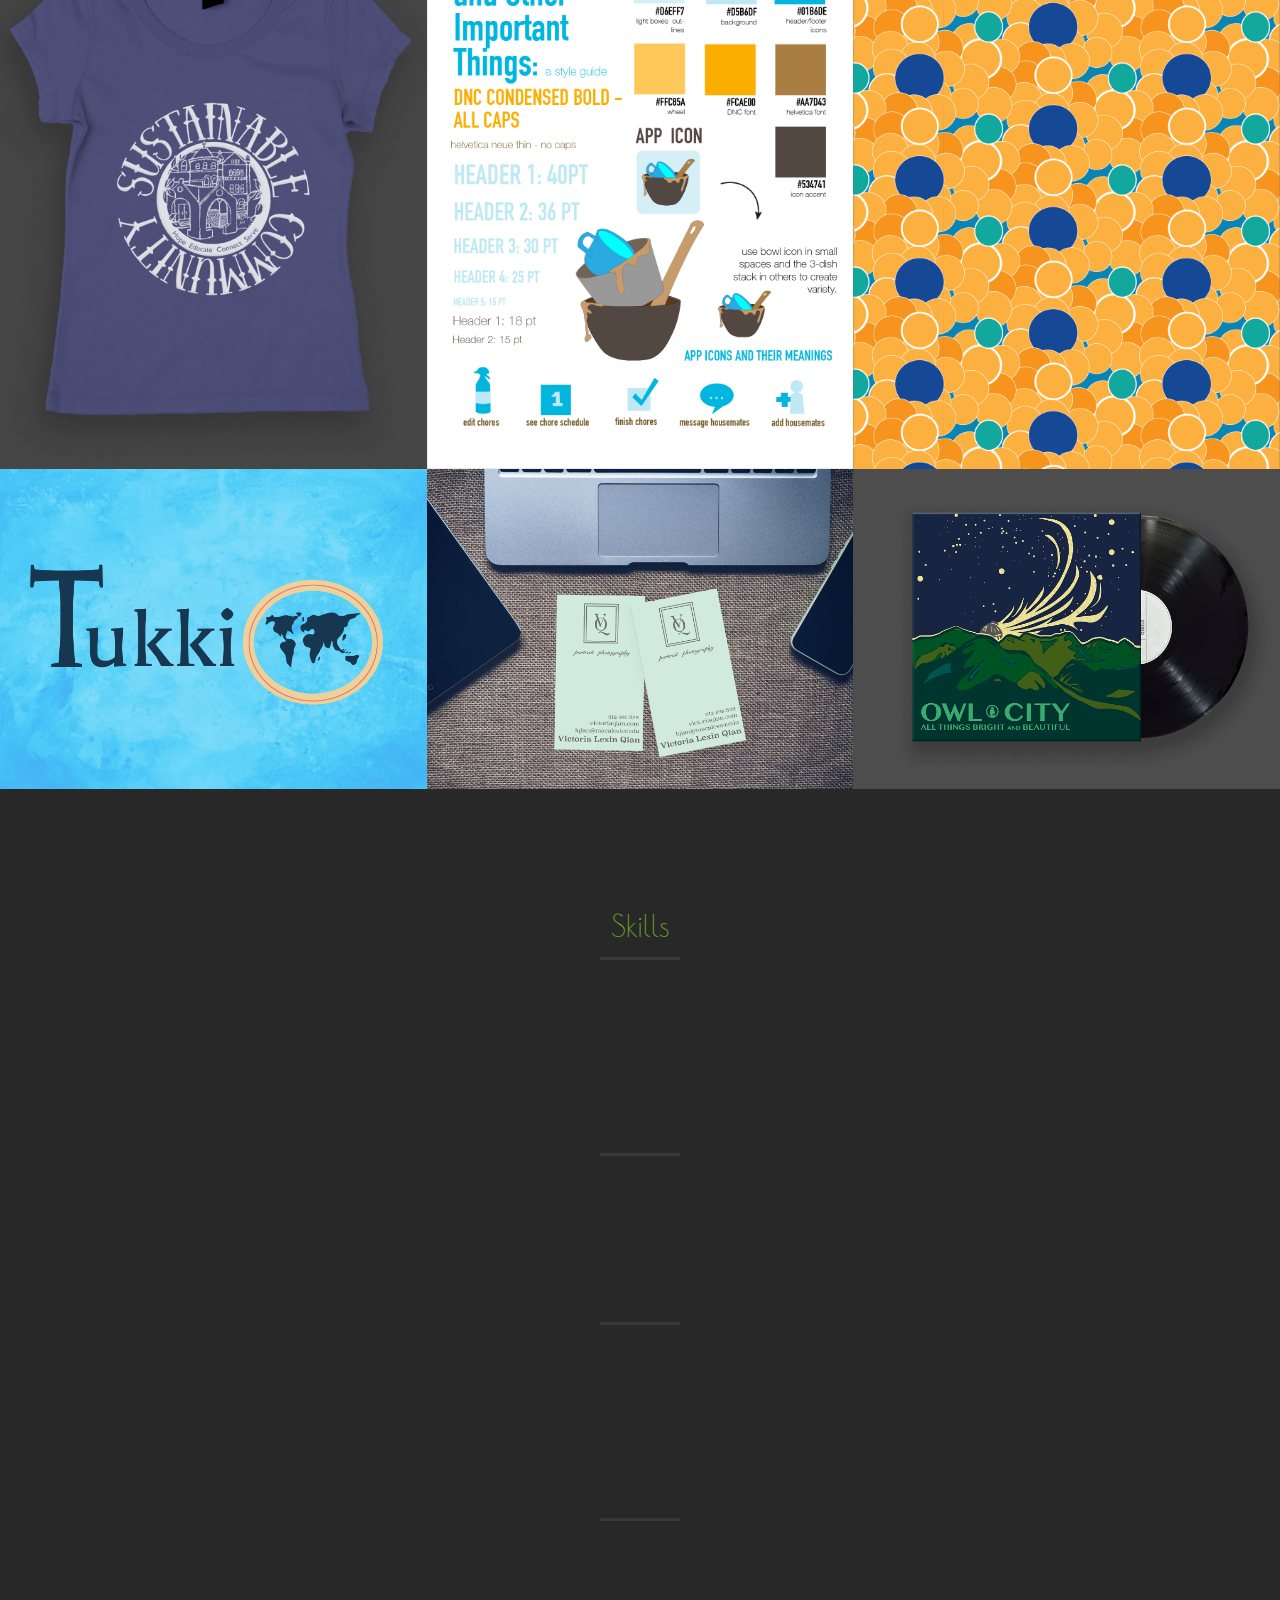
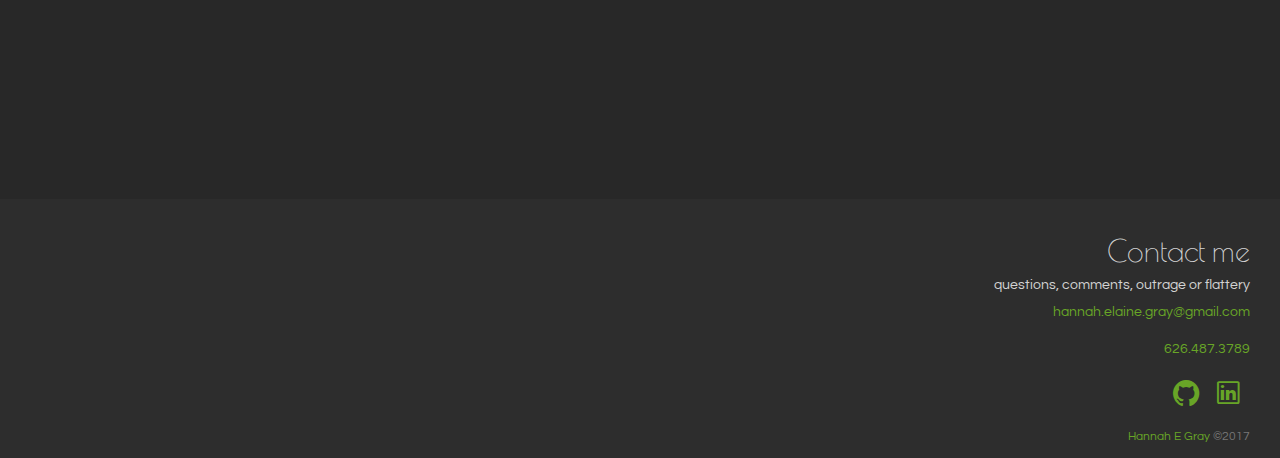
==== commit b8b7acd0: "Edited my bio and introductory paragraph for clarity" ====
--- a/index.html
+++ b/index.html
@@ -62,7 +62,7 @@
                     <h2 class="margin-top-0 text-primary">Learning New Things Everyday</h2>
                     <br>
                     <p class="text-faded">
-                        I'm a graphic designer and web programmer who is interested in everything design- and web interface-related. The power and impact that design has on us across the globe is breathtaking! I love being able to create things that have a purpose and help others. Communicating cleanly and clearly between people and ideas is what I'm passionate about. 
+                        I'm a graphic designer and web programmer who is interested in everything design and web-interface related. The power and impact that design has on users across the globe is breathtaking! I love being able to create things that have a purpose and help others. Communicating cleanly and clearly between people and ideas is what I'm passionate about. 
                     </p>
                     <p class ="text-faded">I am fascinated by all forms of digital design and I want to work with YOU on your next project.</p>
                     <a href="#two" class="btn btn-default btn-xl page-scroll">My Work</a>
@@ -146,7 +146,7 @@
                                 <div>
                                 	<i class="icon-med ion-android-mail"></i>
                                 	<h2>Business Cards</h2>
-                       				<p class="text-faded">Business cards for Victoria Qian, unique yet classy</p>
+                       				<p class="text-faded">Business cards for a client, unique yet classy</p>
                                     <i class="icon-med ion-ios-search-strong"></i>
                                 </div>
                             </div>
@@ -260,8 +260,8 @@
         		</h5>
                  <img src="Smiles_and_WeedsPNG.png", class = "img-rounded center-block" alt = "myself", width="100" height="100">
         		<p class="text-justify">
-        			I am an graphic designer in the twin cities, finishing up my bacheleors degree in Linguistics, with minors in Art and Computer Science at Macalester College. I'm passionate about design and orchestrating effective communication between the intended message and the actual audience. (Hence linguistics, comp sci AND art!) </p>
-        			<p>In my free time I like to doodle, do crossword puzzles, and explore new places. I'm neither a tea or coffee drinker, but when it comes to hot chocolate I will be there in a heartbeat (extra whipped cream please!). If you are also a hot chocolate drinker send me an email and let me know!</p>
+        			I am an graphic designer in the twin cities, finishing up my bacheleors degree in Linguistics--with minors in Art and Computer Science at Macalester College. I'm passionate about design and orchestrating effective communication between the intended message and the actual audience. (Hence comp sci, art AND linguistics!) </p>
+        			<p>In my free time I like to doodle, do crossword puzzles, and explore new places. I'm neither a tea or coffee drinker, but when it comes to hot chocolate I will be there in a heartbeat (extra whipped cream please!). Fellow hot chocolate connoisseurs, send me an email and let me know!</p>
         		<p class="text-center"><a href="contact.html">Let's work together!</a></p>
         		<br/>
         		<button class="btn btn-primary btn-lg center-block" data-dismiss="modal" aria-hidden="true"> OK </button>
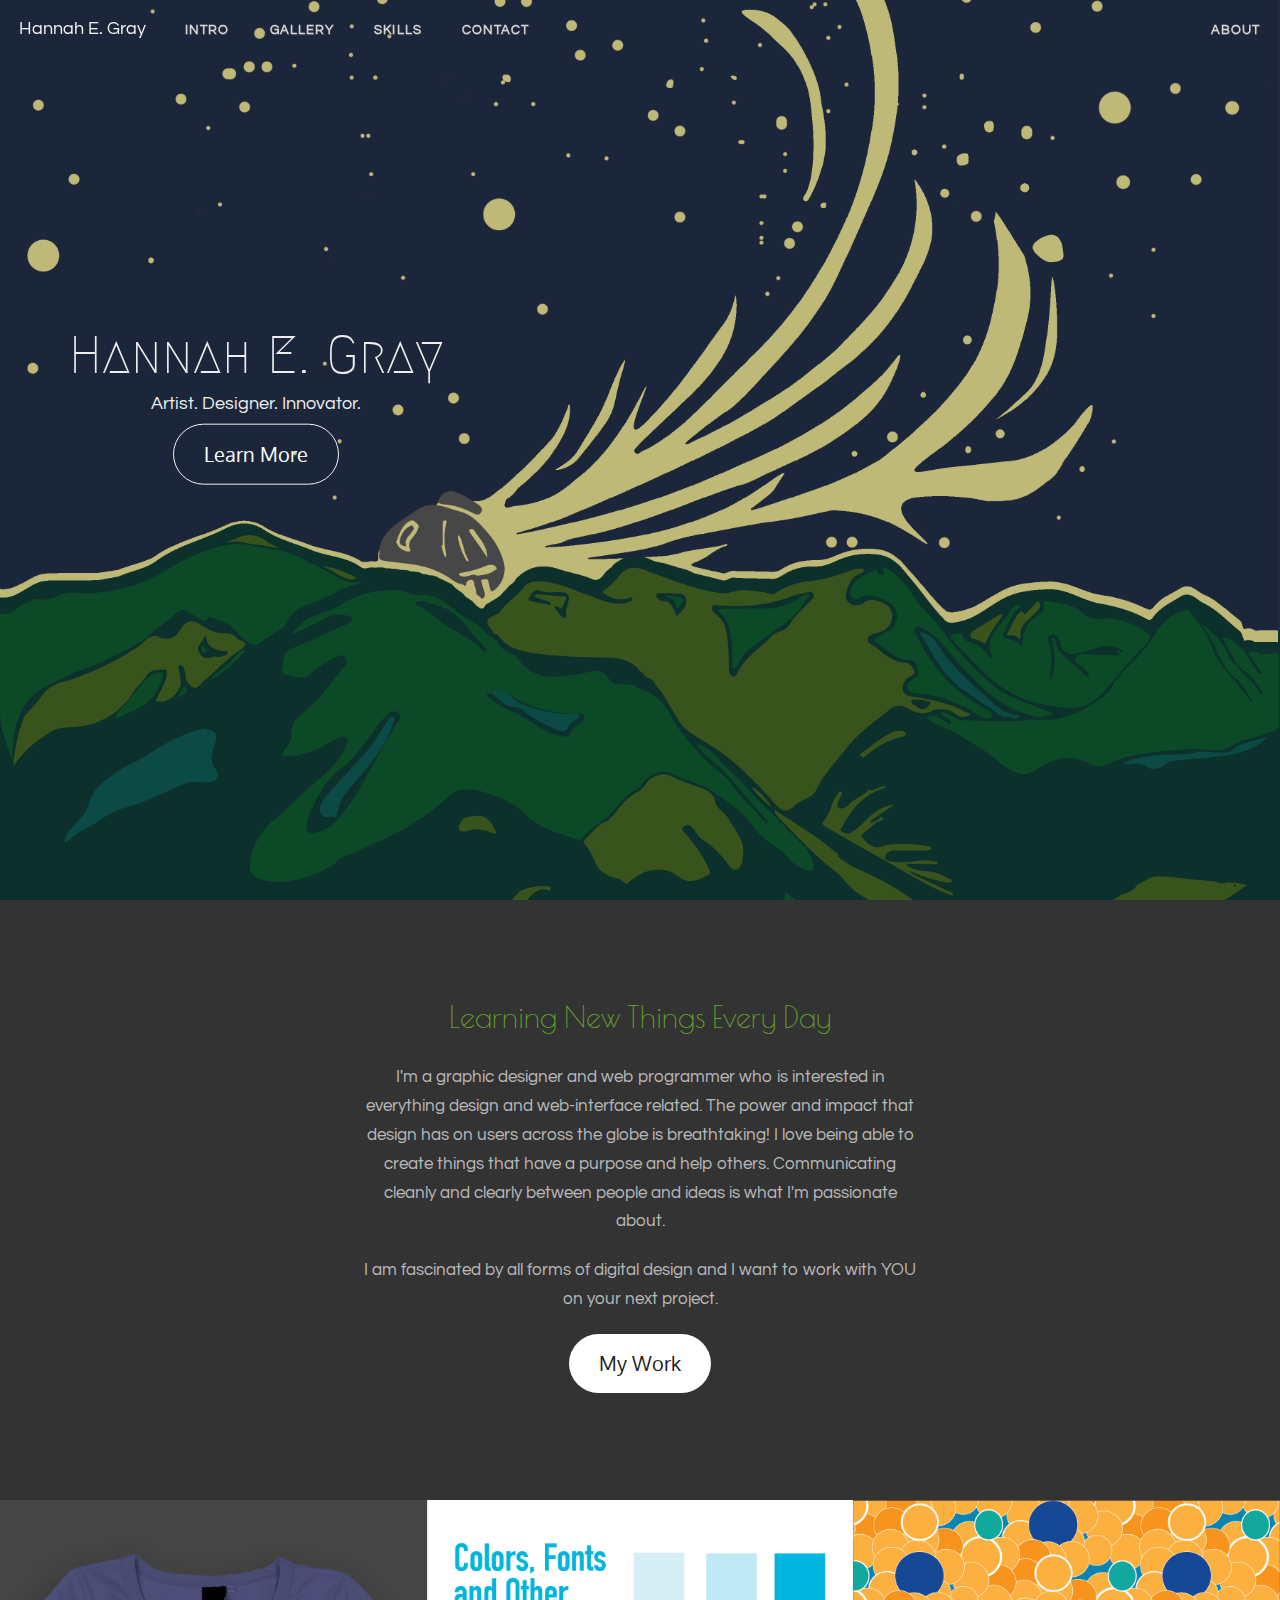
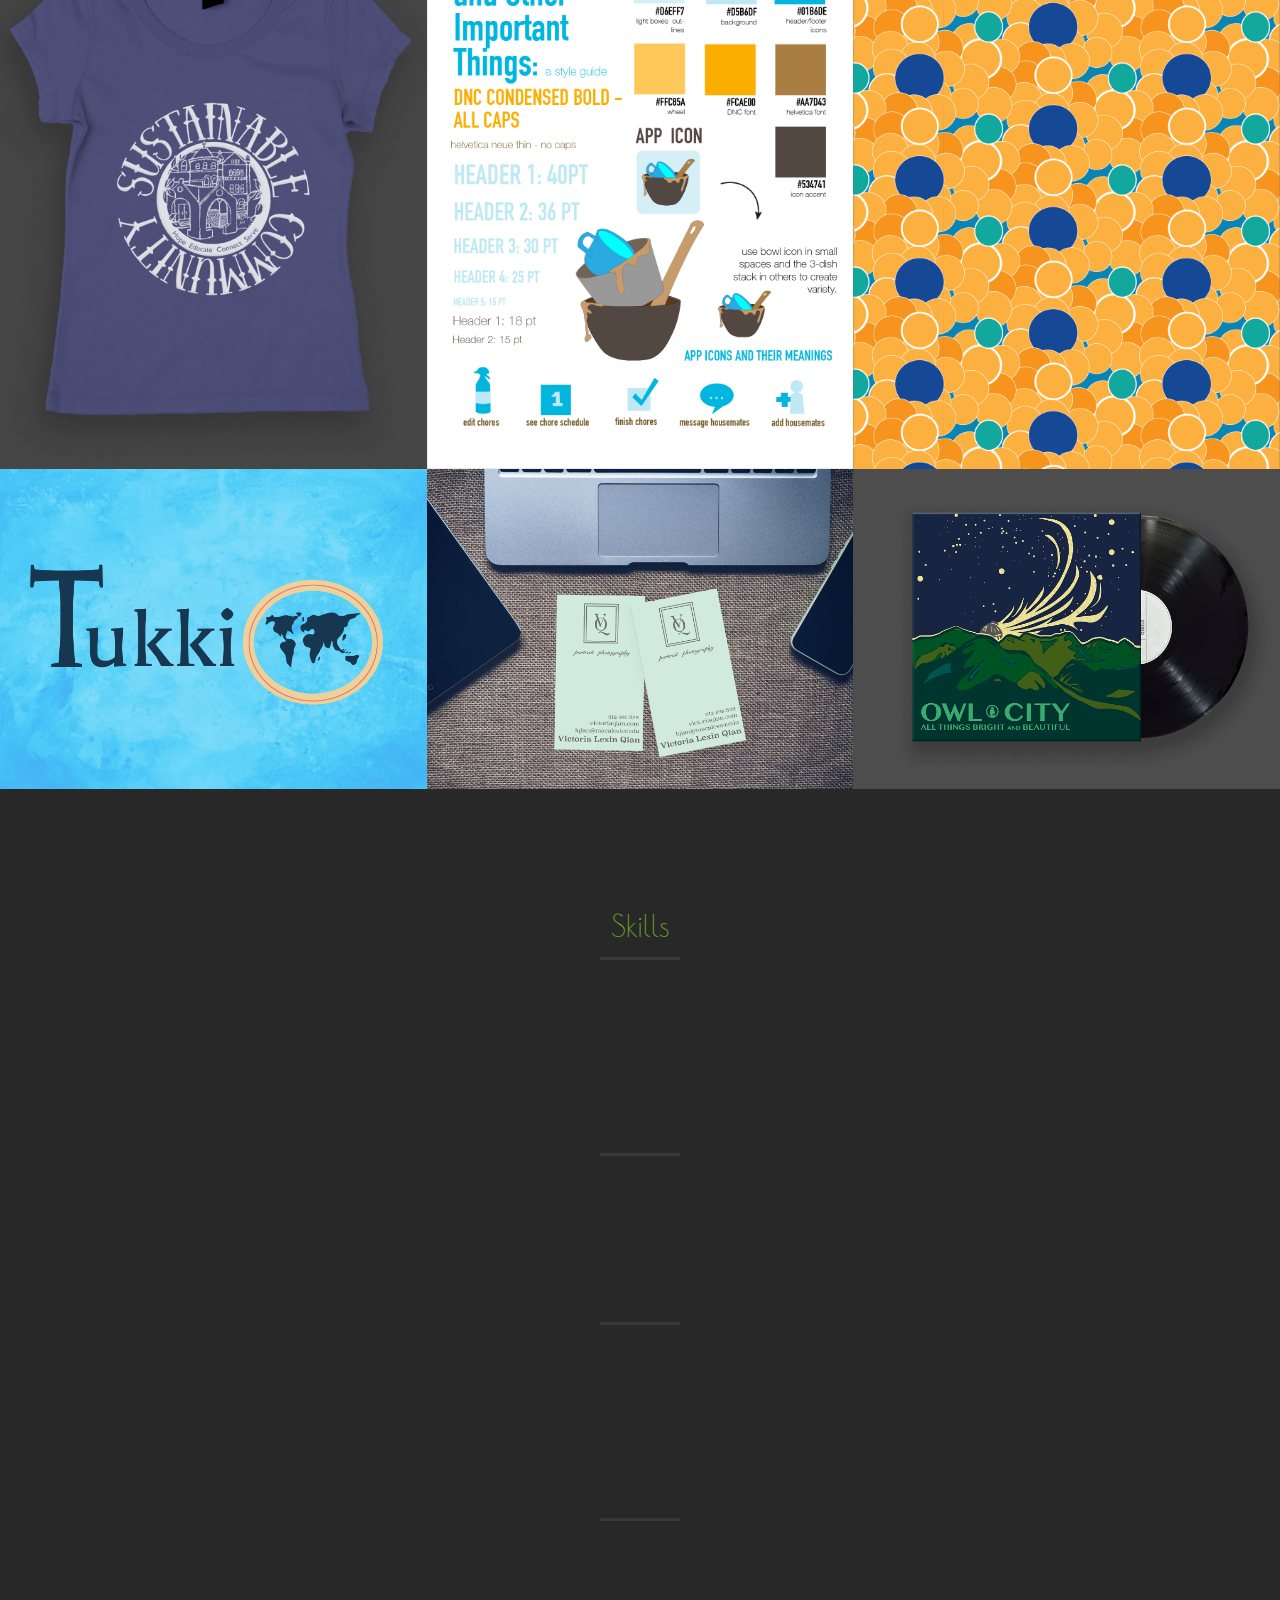
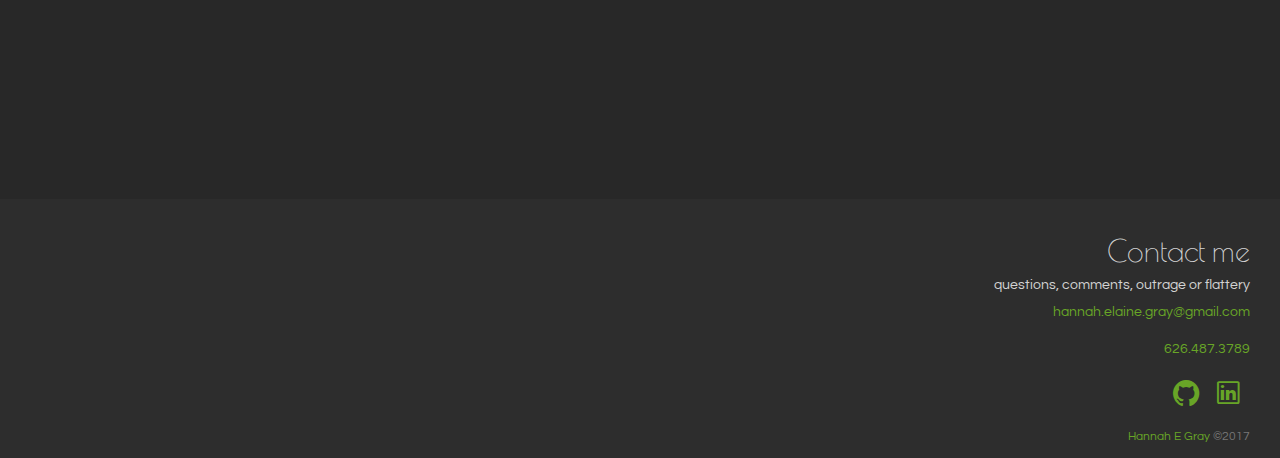
==== commit a680798b: "Spelling edit" ====
--- a/index.html
+++ b/index.html
@@ -59,7 +59,7 @@
         <div class="container">
             <div class="row">
                 <div class="col-lg-6 col-lg-offset-3 col-md-8 col-md-offset-2 text-center">
-                    <h2 class="margin-top-0 text-primary">Learning New Things Everyday</h2>
+                    <h2 class="margin-top-0 text-primary">Learning New Things Every Day</h2>
                     <br>
                     <p class="text-faded">
                         I'm a graphic designer and web programmer who is interested in everything design and web-interface related. The power and impact that design has on users across the globe is breathtaking! I love being able to create things that have a purpose and help others. Communicating cleanly and clearly between people and ideas is what I'm passionate about. 
